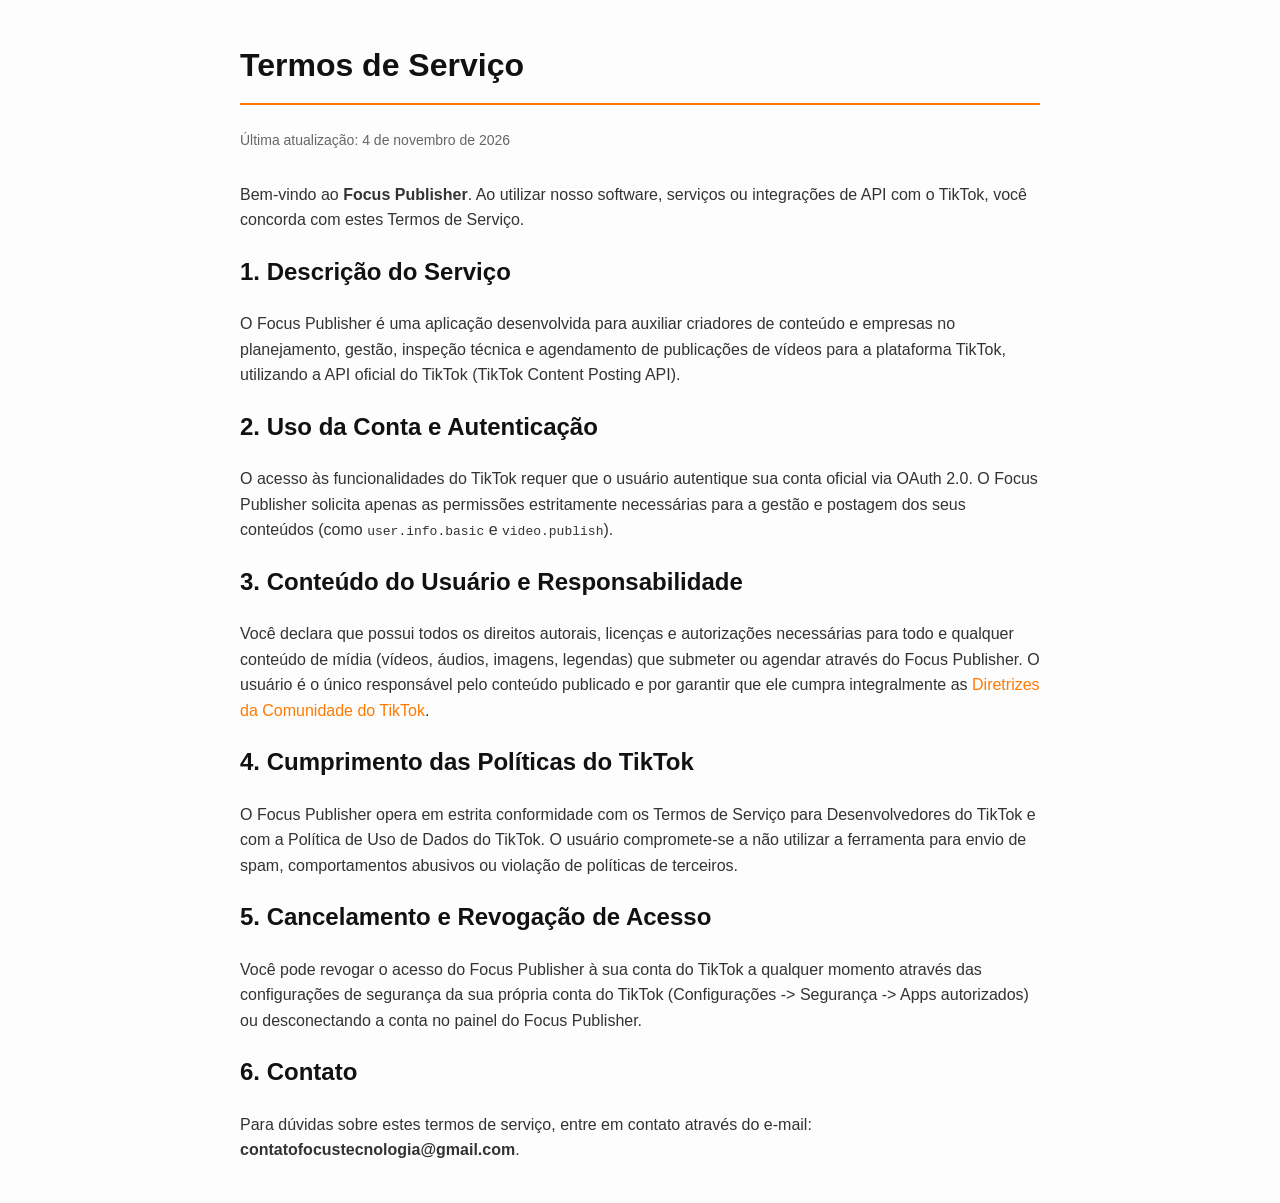
==== public/index.html @ 87d228c7 "feat(cdn): add public static folder and cleanUrls for instant edge serving" ====
<!DOCTYPE html>
<html lang="pt-BR">
<head>
    <meta charset="UTF-8">
    <meta name="viewport" content="width=device-width, initial-scale=1.0">
    <title>Termos de Serviço | Focus Publisher</title>
    <meta name="tiktok-developers-site-verification" content="AXEsRlxIU5mnBkntqVkAtYYFIvtbMU3h">
    <meta name="tiktok-developers-site-verification" content="tiktok-developers-site-verification=AXEsRlxIU5mnBkntqVkAtYYFIvtbMU3h">
    <link rel="icon" type="image/png" href="/static/img/favicon.png">
    <style>
        body {
            font-family: -apple-system, BlinkMacSystemFont, "Segoe UI", Roboto, Helvetica, Arial, sans-serif;
            line-height: 1.6;
            color: #333;
            max-width: 800px;
            margin: 40px auto;
            padding: 0 20px;
            background-color: #fdfdfd;
        }
        h1, h2, h3 { color: #111; }
        h1 { border-bottom: 2px solid #ff7a00; padding-bottom: 12px; margin-bottom: 24px; }
        .last-updated { color: #666; font-size: 14px; margin-bottom: 30px; }
        .highlight { background: #fff8f0; border-left: 4px solid #ff7a00; padding: 12px 16px; margin: 20px 0; }
        a { color: #ff7a00; text-decoration: none; }
        a:hover { text-decoration: underline; }
    </style>
</head>
<body>
    <h1>Termos de Serviço</h1>
    <div class="last-updated">Última atualização: 4 de novembro de 2026</div>

    <p>Bem-vindo ao <strong>Focus Publisher</strong>. Ao utilizar nosso software, serviços ou integrações de API com o TikTok, você concorda com estes Termos de Serviço.</p>

    <h2>1. Descrição do Serviço</h2>
    <p>O Focus Publisher é uma aplicação desenvolvida para auxiliar criadores de conteúdo e empresas no planejamento, gestão, inspeção técnica e agendamento de publicações de vídeos para a plataforma TikTok, utilizando a API oficial do TikTok (TikTok Content Posting API).</p>

    <h2>2. Uso da Conta e Autenticação</h2>
    <p>O acesso às funcionalidades do TikTok requer que o usuário autentique sua conta oficial via OAuth 2.0. O Focus Publisher solicita apenas as permissões estritamente necessárias para a gestão e postagem dos seus conteúdos (como <code>user.info.basic</code> e <code>video.publish</code>).</p>

    <h2>3. Conteúdo do Usuário e Responsabilidade</h2>
    <p>Você declara que possui todos os direitos autorais, licenças e autorizações necessárias para todo e qualquer conteúdo de mídia (vídeos, áudios, imagens, legendas) que submeter ou agendar através do Focus Publisher. O usuário é o único responsável pelo conteúdo publicado e por garantir que ele cumpra integralmente as <a href="https://www.tiktok.com/community-guidelines" target="_blank" rel="noopener">Diretrizes da Comunidade do TikTok</a>.</p>

    <h2>4. Cumprimento das Políticas do TikTok</h2>
    <p>O Focus Publisher opera em estrita conformidade com os Termos de Serviço para Desenvolvedores do TikTok e com a Política de Uso de Dados do TikTok. O usuário compromete-se a não utilizar a ferramenta para envio de spam, comportamentos abusivos ou violação de políticas de terceiros.</p>

    <h2>5. Cancelamento e Revogação de Acesso</h2>
    <p>Você pode revogar o acesso do Focus Publisher à sua conta do TikTok a qualquer momento através das configurações de segurança da sua própria conta do TikTok (Configurações -> Segurança -> Apps autorizados) ou desconectando a conta no painel do Focus Publisher.</p>

    <h2>6. Contato</h2>
    <p>Para dúvidas sobre estes termos de serviço, entre em contato através do e-mail: <strong>contatofocustecnologia@gmail.com</strong>.</p>
</body>
</html>
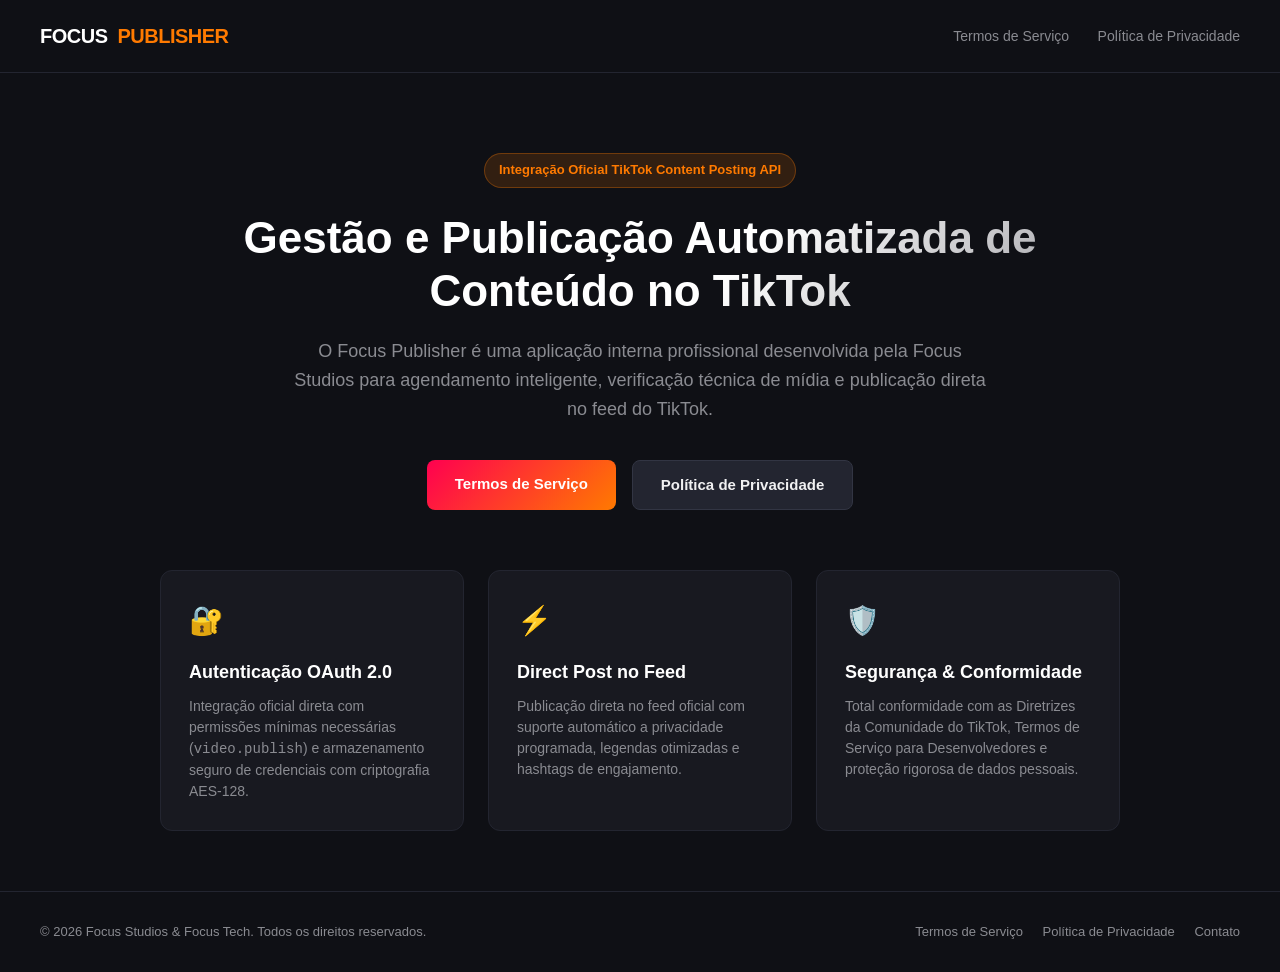
==== commit 0ff30027: "feat: add official professional landing page to root index.html for TikTok app review" ====
--- a/public/index.html
+++ b/public/index.html
@@ -3,50 +3,222 @@
 <head>
     <meta charset="UTF-8">
     <meta name="viewport" content="width=device-width, initial-scale=1.0">
-    <title>Termos de Serviço | Focus Publisher</title>
+    <title>Focus Publisher | Gestão e Publicação Oficial no TikTok</title>
+    <meta name="tiktok-developers-site-verification" content="7XffmMhvXmSdrHhRKUaodCohyXHzy71G">
+    <meta name="tiktok-developers-site-verification" content="tiktok-developers-site-verification=7XffmMhvXmSdrHhRKUaodCohyXHzy71G">
     <meta name="tiktok-developers-site-verification" content="AXEsRlxIU5mnBkntqVkAtYYFIvtbMU3h">
     <meta name="tiktok-developers-site-verification" content="tiktok-developers-site-verification=AXEsRlxIU5mnBkntqVkAtYYFIvtbMU3h">
     <link rel="icon" type="image/png" href="/static/img/favicon.png">
     <style>
+        :root {
+            --primary: #ff0050;
+            --secondary: #00f2fe;
+            --dark: #0f1015;
+            --card-bg: #181920;
+            --text-main: #f1f1f2;
+            --text-muted: #8a8b91;
+            --accent-orange: #ff7a00;
+        }
+        * { box-sizing: border-box; margin: 0; padding: 0; }
         body {
             font-family: -apple-system, BlinkMacSystemFont, "Segoe UI", Roboto, Helvetica, Arial, sans-serif;
+            background-color: var(--dark);
+            color: var(--text-main);
             line-height: 1.6;
-            color: #333;
-            max-width: 800px;
-            margin: 40px auto;
+            padding: 0;
+            margin: 0;
+            min-height: 100vh;
+            display: flex;
+            flex-direction: column;
+        }
+        header {
+            border-bottom: 1px solid #232530;
+            padding: 20px 40px;
+            display: flex;
+            justify-content: space-between;
+            align-items: center;
+        }
+        .logo {
+            font-size: 20px;
+            font-weight: 700;
+            letter-spacing: -0.5px;
+            color: #fff;
+            display: flex;
+            align-items: center;
+            gap: 10px;
+        }
+        .logo span {
+            color: var(--accent-orange);
+        }
+        nav a {
+            color: var(--text-muted);
+            text-decoration: none;
+            margin-left: 24px;
+            font-size: 14px;
+            transition: color 0.2s;
+        }
+        nav a:hover {
+            color: #fff;
+        }
+        .hero {
+            max-width: 900px;
+            margin: 80px auto 40px auto;
+            text-align: center;
             padding: 0 20px;
-            background-color: #fdfdfd;
-        }
-        h1, h2, h3 { color: #111; }
-        h1 { border-bottom: 2px solid #ff7a00; padding-bottom: 12px; margin-bottom: 24px; }
-        .last-updated { color: #666; font-size: 14px; margin-bottom: 30px; }
-        .highlight { background: #fff8f0; border-left: 4px solid #ff7a00; padding: 12px 16px; margin: 20px 0; }
-        a { color: #ff7a00; text-decoration: none; }
-        a:hover { text-decoration: underline; }
+        }
+        .badge {
+            display: inline-block;
+            background: rgba(255, 122, 0, 0.15);
+            color: var(--accent-orange);
+            font-size: 13px;
+            font-weight: 600;
+            padding: 6px 14px;
+            border-radius: 20px;
+            margin-bottom: 24px;
+            border: 1px solid rgba(255, 122, 0, 0.3);
+        }
+        h1 {
+            font-size: 44px;
+            font-weight: 800;
+            line-height: 1.2;
+            margin-bottom: 20px;
+            background: linear-gradient(135deg, #ffffff 60%, #a0a0a5);
+            -webkit-background-clip: text;
+            -webkit-text-fill-color: transparent;
+        }
+        p.subtitle {
+            font-size: 18px;
+            color: var(--text-muted);
+            max-width: 700px;
+            margin: 0 auto 36px auto;
+        }
+        .cta-buttons {
+            display: flex;
+            justify-content: center;
+            gap: 16px;
+            flex-wrap: wrap;
+        }
+        .btn {
+            display: inline-block;
+            padding: 12px 28px;
+            border-radius: 8px;
+            font-size: 15px;
+            font-weight: 600;
+            text-decoration: none;
+            transition: transform 0.15s, opacity 0.15s;
+        }
+        .btn:hover {
+            transform: translateY(-2px);
+            opacity: 0.95;
+        }
+        .btn-primary {
+            background: linear-gradient(135deg, #ff0050, #ff7a00);
+            color: #fff;
+        }
+        .btn-secondary {
+            background: #232530;
+            color: var(--text-main);
+            border: 1px solid #323543;
+        }
+        .features {
+            max-width: 1000px;
+            margin: 60px auto;
+            display: grid;
+            grid-template-columns: repeat(auto-fit, minmax(280px, 1fr));
+            gap: 24px;
+            padding: 0 20px;
+        }
+        .card {
+            background: var(--card-bg);
+            border: 1px solid #232530;
+            border-radius: 12px;
+            padding: 28px;
+            text-align: left;
+        }
+        .card-icon {
+            font-size: 28px;
+            margin-bottom: 14px;
+        }
+        .card h3 {
+            font-size: 18px;
+            margin-bottom: 10px;
+            color: #fff;
+        }
+        .card p {
+            font-size: 14px;
+            color: var(--text-muted);
+            line-height: 1.5;
+        }
+        footer {
+            margin-top: auto;
+            border-top: 1px solid #232530;
+            padding: 30px 40px;
+            display: flex;
+            justify-content: space-between;
+            align-items: center;
+            font-size: 13px;
+            color: var(--text-muted);
+            flex-wrap: wrap;
+            gap: 16px;
+        }
+        footer a {
+            color: var(--text-muted);
+            text-decoration: none;
+            margin-left: 16px;
+        }
+        footer a:hover {
+            color: #fff;
+        }
     </style>
 </head>
 <body>
-    <h1>Termos de Serviço</h1>
-    <div class="last-updated">Última atualização: 4 de novembro de 2026</div>
+    <header>
+        <div class="logo">FOCUS <span>PUBLISHER</span></div>
+        <nav>
+            <a href="/terms">Termos de Serviço</a>
+            <a href="/privacy">Política de Privacidade</a>
+        </nav>
+    </header>
 
-    <p>Bem-vindo ao <strong>Focus Publisher</strong>. Ao utilizar nosso software, serviços ou integrações de API com o TikTok, você concorda com estes Termos de Serviço.</p>
+    <main>
+        <section class="hero">
+            <div class="badge">Integração Oficial TikTok Content Posting API</div>
+            <h1>Gestão e Publicação Automatizada de Conteúdo no TikTok</h1>
+            <p class="subtitle">
+                O Focus Publisher é uma aplicação interna profissional desenvolvida pela Focus Studios para agendamento inteligente, verificação técnica de mídia e publicação direta no feed do TikTok.
+            </p>
+            <div class="cta-buttons">
+                <a href="/terms" class="btn btn-primary">Termos de Serviço</a>
+                <a href="/privacy" class="btn btn-secondary">Política de Privacidade</a>
+            </div>
+        </section>
 
-    <h2>1. Descrição do Serviço</h2>
-    <p>O Focus Publisher é uma aplicação desenvolvida para auxiliar criadores de conteúdo e empresas no planejamento, gestão, inspeção técnica e agendamento de publicações de vídeos para a plataforma TikTok, utilizando a API oficial do TikTok (TikTok Content Posting API).</p>
+        <section class="features">
+            <div class="card">
+                <div class="card-icon">🔐</div>
+                <h3>Autenticação OAuth 2.0</h3>
+                <p>Integração oficial direta com permissões mínimas necessárias (<code>video.publish</code>) e armazenamento seguro de credenciais com criptografia AES-128.</p>
+            </div>
+            <div class="card">
+                <div class="card-icon">⚡</div>
+                <h3>Direct Post no Feed</h3>
+                <p>Publicação direta no feed oficial com suporte automático a privacidade programada, legendas otimizadas e hashtags de engajamento.</p>
+            </div>
+            <div class="card">
+                <div class="card-icon">🛡️</div>
+                <h3>Segurança & Conformidade</h3>
+                <p>Total conformidade com as Diretrizes da Comunidade do TikTok, Termos de Serviço para Desenvolvedores e proteção rigorosa de dados pessoais.</p>
+            </div>
+        </section>
+    </main>
 
-    <h2>2. Uso da Conta e Autenticação</h2>
-    <p>O acesso às funcionalidades do TikTok requer que o usuário autentique sua conta oficial via OAuth 2.0. O Focus Publisher solicita apenas as permissões estritamente necessárias para a gestão e postagem dos seus conteúdos (como <code>user.info.basic</code> e <code>video.publish</code>).</p>
-
-    <h2>3. Conteúdo do Usuário e Responsabilidade</h2>
-    <p>Você declara que possui todos os direitos autorais, licenças e autorizações necessárias para todo e qualquer conteúdo de mídia (vídeos, áudios, imagens, legendas) que submeter ou agendar através do Focus Publisher. O usuário é o único responsável pelo conteúdo publicado e por garantir que ele cumpra integralmente as <a href="https://www.tiktok.com/community-guidelines" target="_blank" rel="noopener">Diretrizes da Comunidade do TikTok</a>.</p>
-
-    <h2>4. Cumprimento das Políticas do TikTok</h2>
-    <p>O Focus Publisher opera em estrita conformidade com os Termos de Serviço para Desenvolvedores do TikTok e com a Política de Uso de Dados do TikTok. O usuário compromete-se a não utilizar a ferramenta para envio de spam, comportamentos abusivos ou violação de políticas de terceiros.</p>
-
-    <h2>5. Cancelamento e Revogação de Acesso</h2>
-    <p>Você pode revogar o acesso do Focus Publisher à sua conta do TikTok a qualquer momento através das configurações de segurança da sua própria conta do TikTok (Configurações -> Segurança -> Apps autorizados) ou desconectando a conta no painel do Focus Publisher.</p>
-
-    <h2>6. Contato</h2>
-    <p>Para dúvidas sobre estes termos de serviço, entre em contato através do e-mail: <strong>contatofocustecnologia@gmail.com</strong>.</p>
+    <footer>
+        <div>&copy; 2026 Focus Studios & Focus Tech. Todos os direitos reservados.</div>
+        <div>
+            <a href="/terms">Termos de Serviço</a>
+            <a href="/privacy">Política de Privacidade</a>
+            <a href="mailto:contatofocustecnologia@gmail.com">Contato</a>
+        </div>
+    </footer>
 </body>
 </html>
